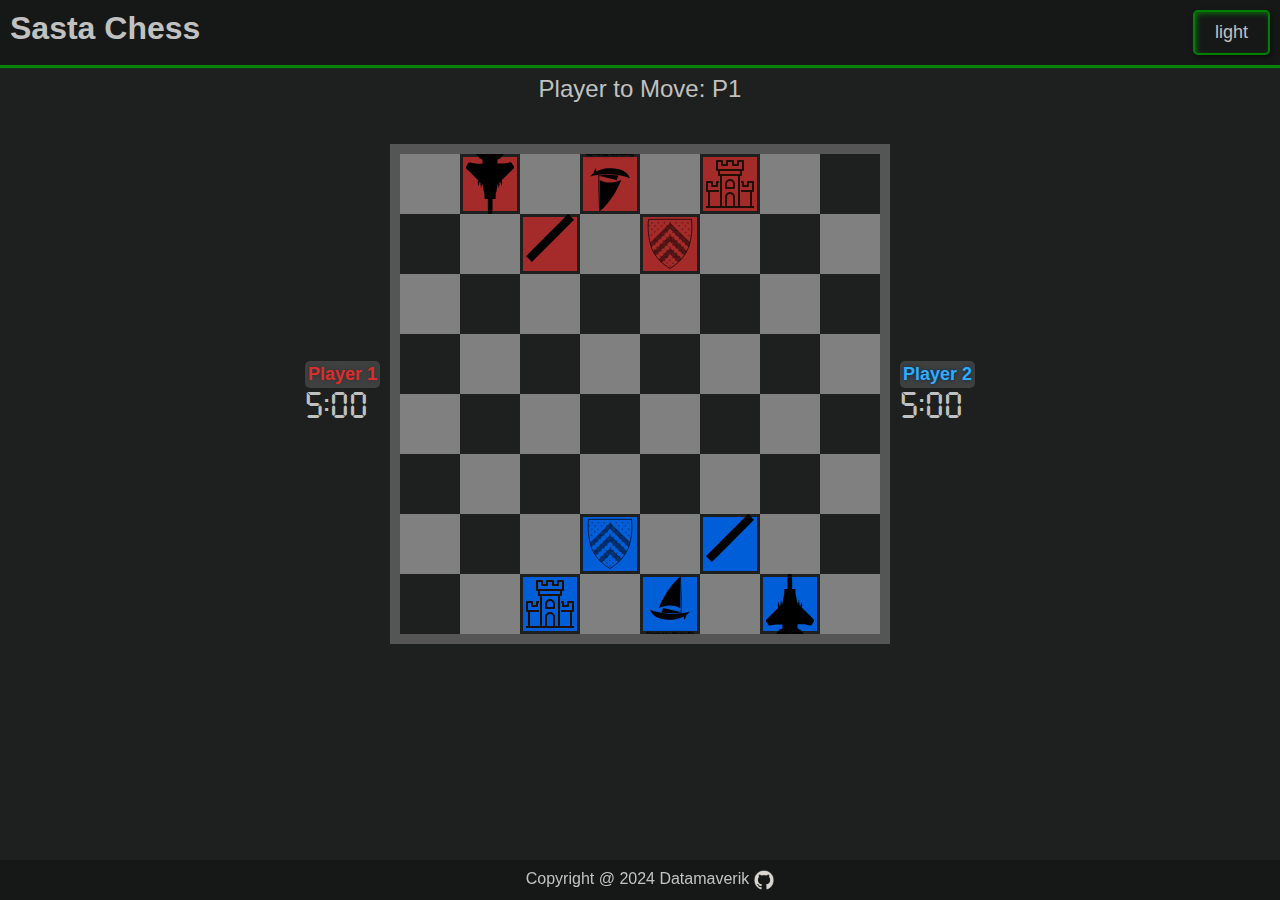
==== src/index.html @ 7635839b "Added timer and mobile responsiveness" ====
<!DOCTYPE html>
<html lang="en">
  <head>
    <meta charset="UTF-8" />
    <meta name="viewport" content="width=device-width, initial-scale=1.0" />
    <title>Task-1</title>
    <link rel="stylesheet" href="stylce.css" />
  </head>
  <body>
    <div class="navbar">
      <h1>Sasta Chess</h1>
      <button id="theme-button">light</button>
    </div>
    <div id="player-to-move"></div>
    <div id="btn-container"><button id="rotateBtn">Rotate</button></div>
    <div class="container">
      <div id="player1-timer-container">
        <div id="P1timer">Player 1</div>
        <div class="timer" id="timerP2">0:00</div>
      </div>
      <div class="game-board"></div>
      <div id="player2-timer-container">
        <div id="P2timer">Player 2</div>
        <div class="timer" id="timerP1">0:00</div>
      </div>
     
    </div>
    <div class="footer">
      Copyright @ 2024 Datamaverik
      <a
        id="git-link"
        href="https://github.com/Datamaverik"
        target="_blank"
      ></a>
    </div>
    <script type="module" src="testScript.js"></script>
  </body>
</html>
---- src/stylce.css ----
@font-face {
  font-family: TickingTimer;
  src: url(/src/assets/TickingTimebombBB.ttf);
}

:root.light {
  --base-bg: rgb(203, 201, 201);
  --base-color: rgb(29, 32, 31);

  --navbar-bg: hsl(0, 0%, 88%);
  --navbar-btn-border: 2px solid rgb(10, 131, 10);
  --navbar-btn-box-shadow: inset 2px 2px 5px rgba(10, 131, 10, 0.5),
    2px 2px 5px black;
  --navbar-hover-color: rgb(230, 255, 222);
  --navbar-hover-text-shadow: 1px 1px 0px rgb(5, 76, 5),
    0px 0px 6px rgb(10, 116, 10);

  --board-text-shadow: 0px 0px 3px rgb(255, 255, 255);
  --board-box-shadow: inset 4px 4px 4px rgb(31, 31, 31),
    inset -2px -2px 4px rgb(31, 31, 31);

  --footer-color: ;

  --to-do-container-box-shadow: 2px 2px 5px rgba(0, 0, 0, 0.534);
}

:root.dark {
  --base-bg: rgb(29, 32, 31);
  --base-color: rgb(193, 193, 193);

  --navbar-bg: hsl(150, 4%, 9%);
  --navbar-btn-border: 2px solid green;
  --navbar-btn-box-shadow: inset 2px 2px 5px rgba(10, 131, 10, 0.688),
    2px 2px 5px rgba(0, 0, 0, 0.459);
  --navbar-hover-color: hsl(0, 0%, 88%);
  --navbar-hover-text-shadow: 0px 0px 6px rgb(10, 131, 10);

  --board-text-shadow: 0px 0px 3px rgb(0, 0, 0);
  --board-box-shadow: inset 4px 4px 4px rgb(204, 204, 204),
    inset -2px -2px 4px rgb(204, 204, 204);

  --filter-invert: invert(100%);

  --footer-color: ;

  --to-do-container-box-shadow: 2px 2px 5px rgba(154, 154, 154, 0.503);
}

body {
  margin: 0px;
  color: var(--base-color);
  background-color: var(--base-bg);
  font-family: Verdana, Geneva, Tahoma, sans-serif;
}

.navbar,
.footer {
  display: flex;
  background-color: var(--navbar-bg);
  padding: 10px;
  margin-bottom: 0px;
  color: var(--base-color);
  box-shadow: 0px 3px 1px rgb(10, 131, 10);
  z-index: 1000;
}
.navbar {
  position: sticky;
  top: 0px;
  justify-content: space-between;
}
.navbar h1 {
  margin: 0px;
}
.navbar button,
#rotateBtn {
  background-color: transparent;
  color: var(--base-color);
  padding: 10px 20px;
  font-size: large;
  margin: 0px;
  border: var(--navbar-btn-border);
  border-radius: 5px;
  box-shadow: var(--navbar-btn-box-shadow);
}
.navbar button:hover,
#rotateBtn:hover {
  cursor: pointer;
  color: var(--navbar-hover-color);
  text-shadow: var(--navbar-hover-text-shadow);
  font-weight: bold;
}
#rotateBtn {
  padding: 3px 8px;
  visibility: hidden;
}

#player-to-move {
  margin-top: 10px;
  font-size: x-large;
  text-align: center;
}

.container {
  display: flex;
  flex-direction: row;
  align-items: center;
  justify-content: center;
  margin: 0px;
}
#btn-container {
  display: flex;
  justify-content: center;
}

.game-board {
  border: 10px solid rgb(85, 85, 85);
  margin: 10px;
  display: grid;
  grid-template-columns: repeat(8, 60px);
  grid-template-rows: repeat(8, 60px);
}
.square {
  padding: 3px;
  overflow: hidden;
  display: flex;
  justify-content: center;
  align-items: center;
}
.highlighted {
  box-shadow: var(--board-box-shadow);
}
.pieces {
  display: flex;
  justify-content: center;
  align-items: center;
  font-weight: bold;
  text-shadow: var(--board-text-shadow);
  width: 100%;
  height: 100%;
}
#cannon-P1 {
  transform: rotate(180deg);
}

.pieces > svg {
  pointer-events: none;
  padding: 3px;
}
.cannonball {
  border-radius: 20px;
  height: 20px;
  width: 20px;
}
.timer{
  width: 50px;
  text-align: center;
  font-size: 40px;
  font-family: TickingTimer;
}
#P1timer{
  color: rgb(220, 45, 45);
  border-radius: 5px;
  padding: 3px;
  font-size: large;
  font-weight: bold;
  text-shadow: 0px 0px 4px rgba(39, 26, 26, 0.503);
  background-color: rgba(179, 179, 179, 0.226);
}
#P2timer{
  color: rgb(47, 172, 255);
  border-radius: 5px;
  padding: 3px;
  font-size: large;
  font-weight: bold;
  text-shadow: 0px 0px 4px rgb(7, 35, 67);
  background-color: rgba(179, 179, 179, 0.226);
}

.footer {
  padding: 10px;
  display: flex;
  width: 100%;
  position: fixed;
  justify-content: center;
  bottom: 0px;
}
#git-link {
  background-image: url(./assets/github-mark.png);
  display: inline-block;
  background-size: cover;
  width: 20px;
  height: 20px;
  margin-left: 5px;
  filter: var(--filter-invert);
}

@media (max-width:600px){
  body{
    display: flex;
    flex-direction: column;
  }
  .container{
    display: flex;
    flex-direction: column;
  }
  .timer-container{
    width: 100%;
    display: flex;
    justify-content: space-around;
    align-items: center;
  }
  .game-board{
    margin: 0px;
  }
}
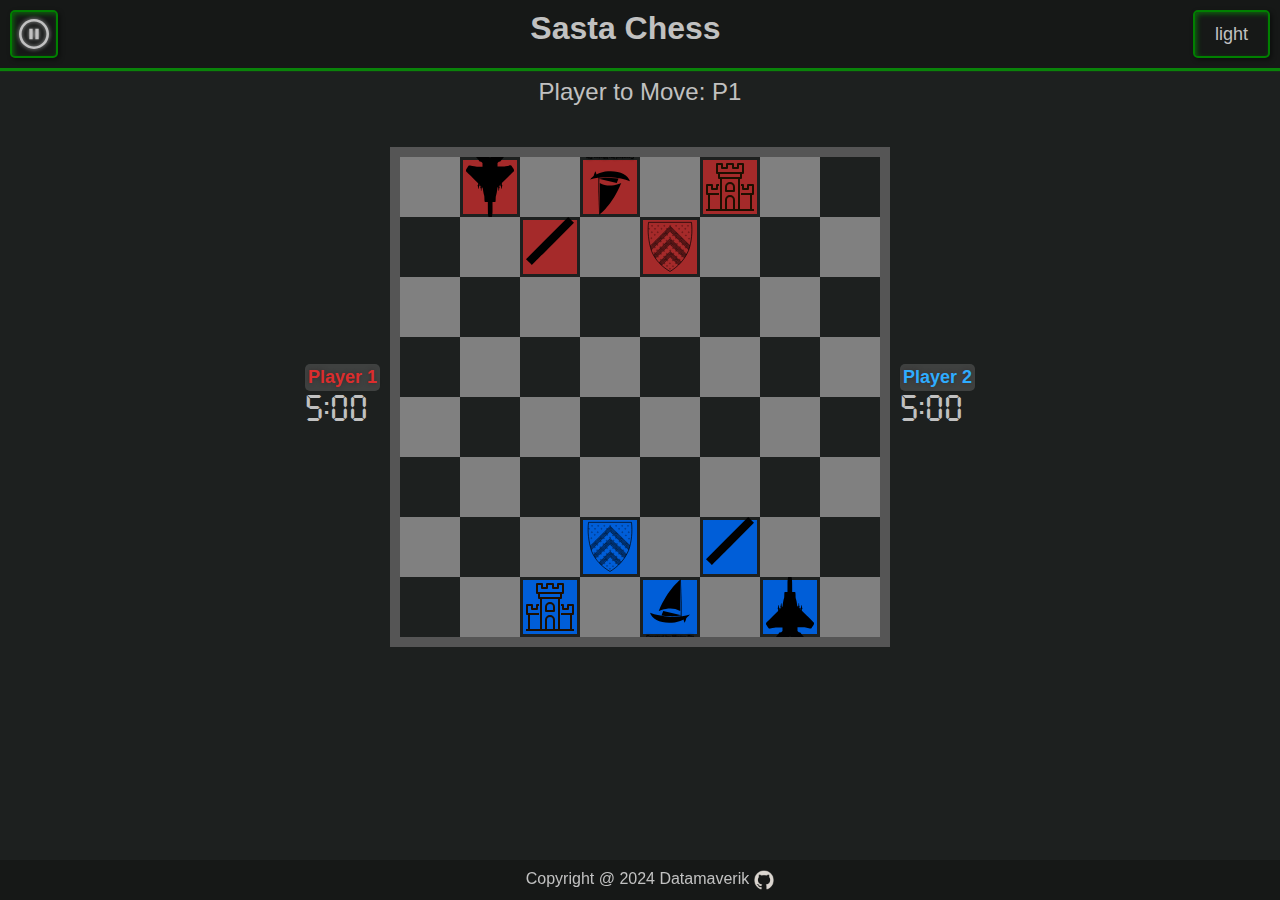
==== commit fb82f49a: "Added the pause, play and restart feature" ====
--- a/src/index.html
+++ b/src/index.html
@@ -8,12 +8,112 @@
   </head>
   <body>
     <div class="navbar">
+      <button id="pauseBtn">
+        <?xml version="1.0" encoding="utf-8"?><svg
+          version="1.1"
+          id="Layer_1"
+          xmlns="http://www.w3.org/2000/svg"
+          xmlns:xlink="http://www.w3.org/1999/xlink"
+          x="0px"
+          y="0px"
+          viewBox="0 0 122.88 122.88"
+          style="enable-background: new 0 0 122.88 122.88"
+          xml:space="preserve"
+        >
+          <g>
+            <path
+              d="M61.44,0c16.97,0,32.33,6.88,43.44,18c11.12,11.12,18,26.48,18,43.44c0,16.97-6.88,32.33-18,43.44 c-11.12,11.12-26.48,18-43.44,18c-16.97,0-32.33-6.88-43.44-18C6.88,93.77,0,78.41,0,61.44C0,44.47,6.88,29.11,18,18 C29.11,6.88,44.47,0,61.44,0L61.44,0z M42.3,39.47h13.59v43.95l-13.59,0V39.47L42.3,39.47L42.3,39.47z M66.99,39.47h13.59v43.95 l-13.59,0V39.47L66.99,39.47L66.99,39.47z M97.42,25.46c-9.21-9.21-21.93-14.9-35.98-14.9c-14.05,0-26.78,5.7-35.98,14.9 c-9.21,9.21-14.9,21.93-14.9,35.98s5.7,26.78,14.9,35.98c9.21,9.21,21.93,14.9,35.98,14.9c14.05,0,26.78-5.7,35.98-14.9 c9.21-9.21,14.9-21.93,14.9-35.98S106.63,34.66,97.42,25.46L97.42,25.46z"
+            />
+          </g>
+        </svg>
+      </button>
       <h1>Sasta Chess</h1>
       <button id="theme-button">light</button>
     </div>
     <div id="player-to-move"></div>
     <div id="btn-container"><button id="rotateBtn">Rotate</button></div>
     <div class="container">
+      <dialog id="pauseScreen">
+        <button id="resume">
+          <svg
+            xmlns="http://www.w3.org/2000/svg"
+            xmlns:xlink="http://www.w3.org/1999/xlink"
+            version="1.1"
+            x="0px"
+            y="0px"
+            viewBox="0 0 100 125"
+            style="enable-background: new 0 0 100 100"
+            xml:space="preserve"
+          >
+            <g>
+              <path
+                d="M48.3,93C24.1,93,4.4,73.3,4.4,49.1S24.1,5.2,48.3,5.2s43.9,19.7,43.9,43.9S72.5,93,48.3,93z M48.3,9   C26.2,9,8.2,27,8.2,49.1c0,22.1,18,40.1,40.1,40.1c22.1,0,40.1-18,40.1-40.1C88.5,27,70.5,9,48.3,9z"
+              />
+            </g>
+            <g>
+              <g>
+                <g>
+                  <path
+                    d="M40,66.3h-2.6c-1.7,0-3.1-1.4-3.1-3.1V34.9c0-1.7,1.4-3.1,3.1-3.1H40c1.7,0,3.1,1.4,3.1,3.1v28.3     C43.1,64.9,41.7,66.3,40,66.3z"
+                  />
+                </g>
+              </g>
+              <g>
+                <path
+                  d="M69.9,47.1L52.2,32.4c-0.8-0.7-1.9-0.8-2.8-0.4c-0.9,0.4-1.5,1.4-1.5,2.4v29.4c0,1,0.6,1.9,1.5,2.4    c0.4,0.2,0.7,0.2,1.1,0.2c0.6,0,1.2-0.2,1.7-0.6l17.7-14.7c0.6-0.5,0.9-1.2,0.9-2S70.5,47.6,69.9,47.1z"
+                />
+              </g>
+            </g></svg
+          >Resume
+        </button>
+        <button id="restart">
+          <svg
+            xmlns:inkscape="http://www.inkscape.org/namespaces/inkscape"
+            xmlns:sodipodi="http://sodipodi.sourceforge.net/DTD/sodipodi-0.dtd"
+            xmlns="http://www.w3.org/2000/svg"
+            xmlns:svg="http://www.w3.org/2000/svg"
+            viewBox="0 0 8.46667 10.583324375"
+            version="1.1"
+            x="0px"
+            y="0px"
+          >
+            <g transform="translate(-106.51243,-130.42345)">
+              <path
+                style="color: #000000"
+                d="m 28.580078,168.81445 c -1.75037,0 -3.175783,1.42346 -3.175781,3.17383 -2e-6,1.75037 1.425411,3.17578 3.175781,3.17578 1.75037,0 3.175783,-1.42541 3.175781,-3.17578 2e-6,-1.75037 -1.425411,-3.17383 -3.175781,-3.17383 z m 0,0.5293 c 1.464387,0 2.646486,1.18014 2.646484,2.64453 2e-6,1.46439 -1.182097,2.64649 -2.646484,2.64649 -1.464387,0 -2.646486,-1.1821 -2.646484,-2.64649 -2e-6,-1.46439 1.182097,-2.64453 2.646484,-2.64453 z"
+                transform="rotate(-30)"
+                fill="#000000"
+                stroke-linecap="round"
+                stroke-linejoin="round"
+              />
+              <g>
+                <path
+                  style="color: #000000"
+                  d="m 110.75354,132.81466 v 0.66985 l 0.49943,-0.33493 z"
+                  fill="#000000"
+                  stroke-width="0.529167"
+                  stroke-linecap="round"
+                  stroke-linejoin="round"
+                />
+                <path
+                  style="color: #000000"
+                  d="m 110.62891,132.58203 a 0.26460996,0.26460996 0 0 0 -0.14063,0.23242 v 0.66992 a 0.26460996,0.26460996 0 0 0 0.41211,0.22071 l 0.5,-0.33594 a 0.26460996,0.26460996 0 0 0 0,-0.43945 l -0.5,-0.33399 a 0.26460996,0.26460996 0 0 0 -0.27148,-0.0137 z"
+                  fill="#000000"
+                  stroke-linecap="round"
+                  stroke-linejoin="round"
+                />
+              </g>
+              <path
+                style="color: #000000"
+                d="m 110.75391,132.88477 c -0.47028,-0.002 -0.92137,0.18308 -1.25391,0.51562 -0.68624,0.68624 -0.68624,1.8079 0,2.49414 0.68624,0.68624 1.80595,0.68624 2.49219,0 0.62293,-0.62293 0.68359,-1.60283 0.17383,-2.29297 a 0.264584,0.264584 0 0 0 -0.3711,-0.0547 0.264584,0.264584 0 0 0 -0.0547,0.36915 c 0.35654,0.48269 0.31828,1.16414 -0.12109,1.60351 -0.48402,0.48402 -1.26012,0.48402 -1.74414,0 -0.48402,-0.48402 -0.48402,-1.26012 0,-1.74414 0.23284,-0.23284 0.54765,-0.36285 0.87695,-0.36133 a 0.264584,0.264584 0 0 0 0.26563,-0.26367 0.264584,0.264584 0 0 0 -0.26367,-0.26562 z"
+                fill="#000000"
+                stroke-linecap="round"
+                stroke-linejoin="round"
+              />
+            </g></svg
+          >Restart
+        </button>
+      </dialog>
       <div id="player1-timer-container">
         <div id="P1timer">Player 1</div>
         <div class="timer" id="timerP2">0:00</div>
@@ -23,7 +123,6 @@
         <div id="P2timer">Player 2</div>
         <div class="timer" id="timerP1">0:00</div>
       </div>
-     
     </div>
     <div class="footer">
       Copyright @ 2024 Datamaverik
--- a/src/stylce.css
+++ b/src/stylce.css
@@ -22,6 +22,12 @@
   --footer-color: ;
 
   --to-do-container-box-shadow: 2px 2px 5px rgba(0, 0, 0, 0.534);
+
+  --timer-bgc: rgba(51, 51, 51, 0.771);
+  --timer-text-shadow: 1px 1px 1px rgba(0, 0, 0, 0.503),
+    -1px -1px 1px rgba(137, 137, 137, 0.712);
+
+  --filter: drop-shadow(0px 0px 2px rgb(59, 149, 51));
 }
 
 :root.dark {
@@ -44,6 +50,11 @@
   --footer-color: ;
 
   --to-do-container-box-shadow: 2px 2px 5px rgba(154, 154, 154, 0.503);
+
+  --timer-bgc: rgba(179, 179, 179, 0.226);
+  --timer-text-shadow: 0px 0px 4px rgba(39, 26, 26, 0.503);
+
+  --filter: drop-shadow(0px 0px 2px rgba(255, 255, 255, 0.634));
 }
 
 body {
@@ -151,29 +162,63 @@
   height: 20px;
   width: 20px;
 }
-.timer{
+.timer {
   width: 50px;
   text-align: center;
   font-size: 40px;
   font-family: TickingTimer;
 }
-#P1timer{
+#P1timer {
   color: rgb(220, 45, 45);
   border-radius: 5px;
   padding: 3px;
   font-size: large;
   font-weight: bold;
-  text-shadow: 0px 0px 4px rgba(39, 26, 26, 0.503);
-  background-color: rgba(179, 179, 179, 0.226);
-}
-#P2timer{
+  text-shadow: var(--timer-text-shadow);
+  background-color: var(--timer-bgc);
+}
+#P2timer {
   color: rgb(47, 172, 255);
   border-radius: 5px;
   padding: 3px;
   font-size: large;
   font-weight: bold;
-  text-shadow: 0px 0px 4px rgb(7, 35, 67);
-  background-color: rgba(179, 179, 179, 0.226);
+  text-shadow: var(--timer-text-shadow);
+  background-color: var(--timer-bgc);
+}
+#pauseBtn {
+  display: flex;
+  justify-content: center;
+  align-items: center;
+  padding: 7px;
+}
+#pauseBtn > svg {
+  filter: var(--filter);
+  fill: var(--base-color);
+  height: 30px;
+  width: 30px;
+  margin: 0px;
+  padding: 0px;
+}
+
+#pauseScreen {
+  backdrop-filter: blur(10px);
+}
+#pauseScreen::backdrop {
+  background-color: #0000009d;
+  backdrop-filter: blur(3px);
+}
+#resume{
+  display: flex;
+  flex-direction: column;
+  align-items: center;
+  justify-content: center;
+  text-align: center;
+}
+#resume > svg{
+  margin: 0px;
+  padding: 0px;
+  width: 60px;
 }
 
 .footer {
@@ -194,22 +239,22 @@
   filter: var(--filter-invert);
 }
 
-@media (max-width:600px){
-  body{
+@media (max-width: 600px) {
+  body {
     display: flex;
     flex-direction: column;
   }
-  .container{
+  .container {
     display: flex;
     flex-direction: column;
   }
-  .timer-container{
+  .timer-container {
     width: 100%;
     display: flex;
     justify-content: space-around;
     align-items: center;
   }
-  .game-board{
+  .game-board {
     margin: 0px;
   }
-}+}
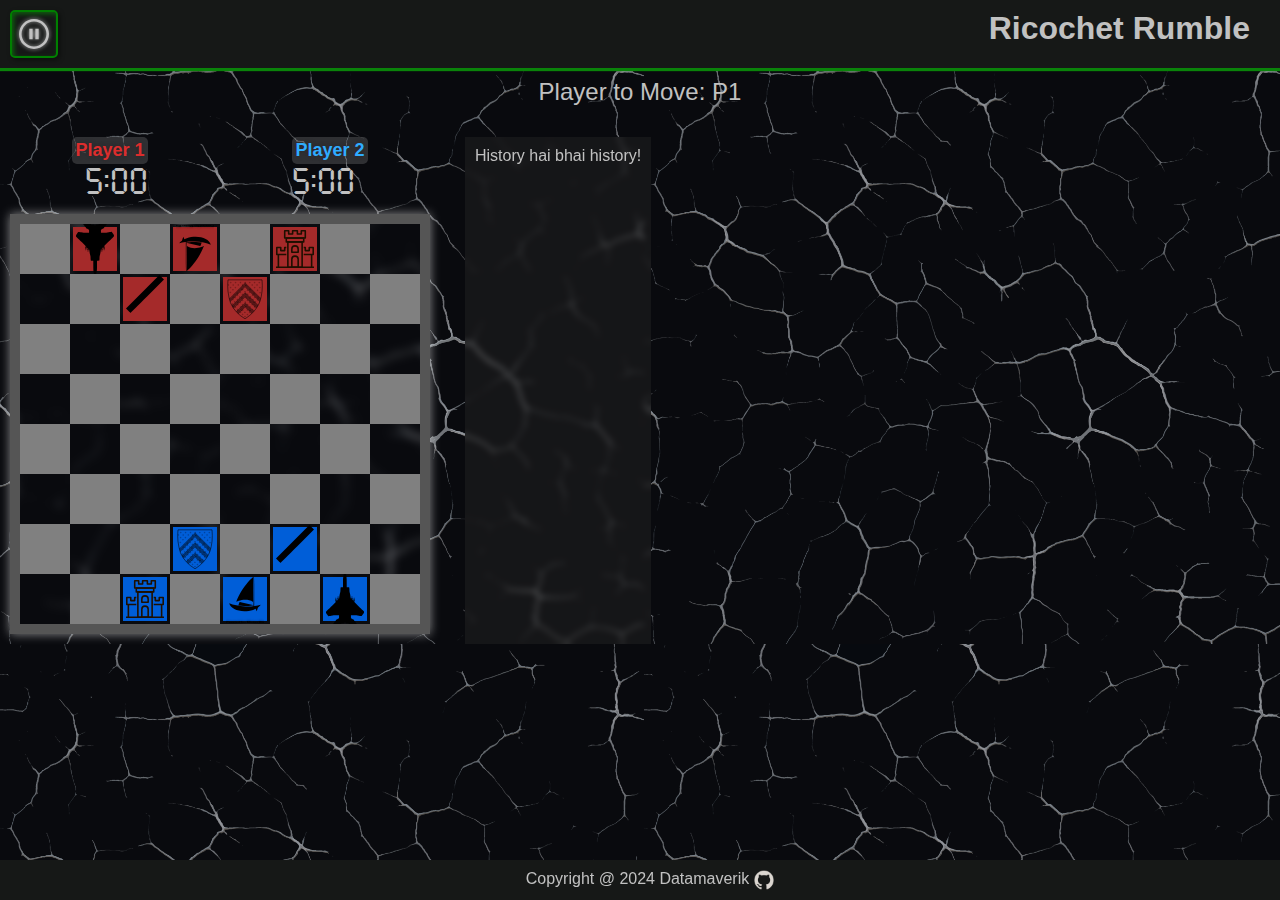
==== commit 0be716c4: "Improved UI" ====
--- a/src/index.html
+++ b/src/index.html
@@ -27,101 +27,107 @@
           </g>
         </svg>
       </button>
-      <h1>Sasta Chess</h1>
-      <button id="theme-button">light</button>
+      <h1>Ricochet Rumble</h1>
     </div>
     <div id="player-to-move"></div>
     <div id="btn-container"><button id="rotateBtn">Rotate</button></div>
-    <div class="container">
-      <dialog id="pauseScreen">
-        <button id="resume">
-          <svg
-            xmlns="http://www.w3.org/2000/svg"
-            xmlns:xlink="http://www.w3.org/1999/xlink"
-            version="1.1"
-            x="0px"
-            y="0px"
-            viewBox="0 0 100 125"
-            style="enable-background: new 0 0 100 100"
-            xml:space="preserve"
-          >
-            <g>
-              <path
-                d="M48.3,93C24.1,93,4.4,73.3,4.4,49.1S24.1,5.2,48.3,5.2s43.9,19.7,43.9,43.9S72.5,93,48.3,93z M48.3,9   C26.2,9,8.2,27,8.2,49.1c0,22.1,18,40.1,40.1,40.1c22.1,0,40.1-18,40.1-40.1C88.5,27,70.5,9,48.3,9z"
-              />
-            </g>
-            <g>
-              <g>
+
+    <div class="overallCont">
+      <div class="container">
+        <dialog id="pauseScreen">
+          <div id="dialog-container">
+            <button id="resume">
+              <svg
+                xmlns="http://www.w3.org/2000/svg"
+                xmlns:xlink="http://www.w3.org/1999/xlink"
+                version="1.1"
+                x="0px"
+                y="0px"
+                viewBox="0 0 100 125"
+                style="enable-background: new 0 0 100 100"
+                xml:space="preserve"
+              >
                 <g>
                   <path
-                    d="M40,66.3h-2.6c-1.7,0-3.1-1.4-3.1-3.1V34.9c0-1.7,1.4-3.1,3.1-3.1H40c1.7,0,3.1,1.4,3.1,3.1v28.3     C43.1,64.9,41.7,66.3,40,66.3z"
+                    d="M48.3,93C24.1,93,4.4,73.3,4.4,49.1S24.1,5.2,48.3,5.2s43.9,19.7,43.9,43.9S72.5,93,48.3,93z M48.3,9   C26.2,9,8.2,27,8.2,49.1c0,22.1,18,40.1,40.1,40.1c22.1,0,40.1-18,40.1-40.1C88.5,27,70.5,9,48.3,9z"
                   />
                 </g>
-              </g>
-              <g>
-                <path
-                  d="M69.9,47.1L52.2,32.4c-0.8-0.7-1.9-0.8-2.8-0.4c-0.9,0.4-1.5,1.4-1.5,2.4v29.4c0,1,0.6,1.9,1.5,2.4    c0.4,0.2,0.7,0.2,1.1,0.2c0.6,0,1.2-0.2,1.7-0.6l17.7-14.7c0.6-0.5,0.9-1.2,0.9-2S70.5,47.6,69.9,47.1z"
-                />
-              </g>
-            </g></svg
-          >Resume
-        </button>
-        <button id="restart">
-          <svg
-            xmlns:inkscape="http://www.inkscape.org/namespaces/inkscape"
-            xmlns:sodipodi="http://sodipodi.sourceforge.net/DTD/sodipodi-0.dtd"
-            xmlns="http://www.w3.org/2000/svg"
-            xmlns:svg="http://www.w3.org/2000/svg"
-            viewBox="0 0 8.46667 10.583324375"
-            version="1.1"
-            x="0px"
-            y="0px"
-          >
-            <g transform="translate(-106.51243,-130.42345)">
-              <path
-                style="color: #000000"
-                d="m 28.580078,168.81445 c -1.75037,0 -3.175783,1.42346 -3.175781,3.17383 -2e-6,1.75037 1.425411,3.17578 3.175781,3.17578 1.75037,0 3.175783,-1.42541 3.175781,-3.17578 2e-6,-1.75037 -1.425411,-3.17383 -3.175781,-3.17383 z m 0,0.5293 c 1.464387,0 2.646486,1.18014 2.646484,2.64453 2e-6,1.46439 -1.182097,2.64649 -2.646484,2.64649 -1.464387,0 -2.646486,-1.1821 -2.646484,-2.64649 -2e-6,-1.46439 1.182097,-2.64453 2.646484,-2.64453 z"
-                transform="rotate(-30)"
-                fill="#000000"
-                stroke-linecap="round"
-                stroke-linejoin="round"
-              />
-              <g>
-                <path
-                  style="color: #000000"
-                  d="m 110.75354,132.81466 v 0.66985 l 0.49943,-0.33493 z"
-                  fill="#000000"
-                  stroke-width="0.529167"
-                  stroke-linecap="round"
-                  stroke-linejoin="round"
-                />
-                <path
-                  style="color: #000000"
-                  d="m 110.62891,132.58203 a 0.26460996,0.26460996 0 0 0 -0.14063,0.23242 v 0.66992 a 0.26460996,0.26460996 0 0 0 0.41211,0.22071 l 0.5,-0.33594 a 0.26460996,0.26460996 0 0 0 0,-0.43945 l -0.5,-0.33399 a 0.26460996,0.26460996 0 0 0 -0.27148,-0.0137 z"
-                  fill="#000000"
-                  stroke-linecap="round"
-                  stroke-linejoin="round"
-                />
-              </g>
-              <path
-                style="color: #000000"
-                d="m 110.75391,132.88477 c -0.47028,-0.002 -0.92137,0.18308 -1.25391,0.51562 -0.68624,0.68624 -0.68624,1.8079 0,2.49414 0.68624,0.68624 1.80595,0.68624 2.49219,0 0.62293,-0.62293 0.68359,-1.60283 0.17383,-2.29297 a 0.264584,0.264584 0 0 0 -0.3711,-0.0547 0.264584,0.264584 0 0 0 -0.0547,0.36915 c 0.35654,0.48269 0.31828,1.16414 -0.12109,1.60351 -0.48402,0.48402 -1.26012,0.48402 -1.74414,0 -0.48402,-0.48402 -0.48402,-1.26012 0,-1.74414 0.23284,-0.23284 0.54765,-0.36285 0.87695,-0.36133 a 0.264584,0.264584 0 0 0 0.26563,-0.26367 0.264584,0.264584 0 0 0 -0.26367,-0.26562 z"
-                fill="#000000"
-                stroke-linecap="round"
-                stroke-linejoin="round"
-              />
-            </g></svg
-          >Restart
-        </button>
-      </dialog>
-      <div id="player1-timer-container">
-        <div id="P1timer">Player 1</div>
-        <div class="timer" id="timerP2">0:00</div>
-      </div>
-      <div class="game-board"></div>
-      <div id="player2-timer-container">
-        <div id="P2timer">Player 2</div>
-        <div class="timer" id="timerP1">0:00</div>
+                <g>
+                  <g>
+                    <g>
+                      <path
+                        d="M40,66.3h-2.6c-1.7,0-3.1-1.4-3.1-3.1V34.9c0-1.7,1.4-3.1,3.1-3.1H40c1.7,0,3.1,1.4,3.1,3.1v28.3     C43.1,64.9,41.7,66.3,40,66.3z"
+                      />
+                    </g>
+                  </g>
+                  <g>
+                    <path
+                      d="M69.9,47.1L52.2,32.4c-0.8-0.7-1.9-0.8-2.8-0.4c-0.9,0.4-1.5,1.4-1.5,2.4v29.4c0,1,0.6,1.9,1.5,2.4    c0.4,0.2,0.7,0.2,1.1,0.2c0.6,0,1.2-0.2,1.7-0.6l17.7-14.7c0.6-0.5,0.9-1.2,0.9-2S70.5,47.6,69.9,47.1z"
+                    />
+                  </g>
+                </g></svg>
+              Resume
+            </button>
+            <button id="restart">
+              <svg
+                xmlns:inkscape="http://www.inkscape.org/namespaces/inkscape"
+                xmlns:sodipodi="http://sodipodi.sourceforge.net/DTD/sodipodi-0.dtd"
+                xmlns="http://www.w3.org/2000/svg"
+                xmlns:svg="http://www.w3.org/2000/svg"
+                viewBox="0 0 8.46667 10.583324375"
+                version="1.1"
+                x="0px"
+                y="0px"
+              >
+                <g transform="translate(-106.51243,-130.42345)">
+                  <path
+      
+                    d="m 28.580078,168.81445 c -1.75037,0 -3.175783,1.42346 -3.175781,3.17383 -2e-6,1.75037 1.425411,3.17578 3.175781,3.17578 1.75037,0 3.175783,-1.42541 3.175781,-3.17578 2e-6,-1.75037 -1.425411,-3.17383 -3.175781,-3.17383 z m 0,0.5293 c 1.464387,0 2.646486,1.18014 2.646484,2.64453 2e-6,1.46439 -1.182097,2.64649 -2.646484,2.64649 -1.464387,0 -2.646486,-1.1821 -2.646484,-2.64649 -2e-6,-1.46439 1.182097,-2.64453 2.646484,-2.64453 z"
+                    transform="rotate(-30)"
+      
+                    stroke-linecap="round"
+                    stroke-linejoin="round"
+                  />
+                  <g>
+                    <path
+      
+                      d="m 110.75354,132.81466 v 0.66985 l 0.49943,-0.33493 z"
+      
+                      stroke-width="0.529167"
+                      stroke-linecap="round"
+                      stroke-linejoin="round"
+                    />
+                    <path
+      
+                      d="m 110.62891,132.58203 a 0.26460996,0.26460996 0 0 0 -0.14063,0.23242 v 0.66992 a 0.26460996,0.26460996 0 0 0 0.41211,0.22071 l 0.5,-0.33594 a 0.26460996,0.26460996 0 0 0 0,-0.43945 l -0.5,-0.33399 a 0.26460996,0.26460996 0 0 0 -0.27148,-0.0137 z"
+      
+                      stroke-linecap="round"
+                      stroke-linejoin="round"
+                    />
+                  </g>
+                  <path
+                    style="color: #000000"
+                    d="m 110.75391,132.88477 c -0.47028,-0.002 -0.92137,0.18308 -1.25391,0.51562 -0.68624,0.68624 -0.68624,1.8079 0,2.49414 0.68624,0.68624 1.80595,0.68624 2.49219,0 0.62293,-0.62293 0.68359,-1.60283 0.17383,-2.29297 a 0.264584,0.264584 0 0 0 -0.3711,-0.0547 0.264584,0.264584 0 0 0 -0.0547,0.36915 c 0.35654,0.48269 0.31828,1.16414 -0.12109,1.60351 -0.48402,0.48402 -1.26012,0.48402 -1.74414,0 -0.48402,-0.48402 -0.48402,-1.26012 0,-1.74414 0.23284,-0.23284 0.54765,-0.36285 0.87695,-0.36133 a 0.264584,0.264584 0 0 0 0.26563,-0.26367 0.264584,0.264584 0 0 0 -0.26367,-0.26562 z"
+      
+                    stroke-linecap="round"
+                    stroke-linejoin="round"
+                  />
+                </g></svg>
+              Restart
+            </button>
+          </div>
+        </dialog>
+        <div class="timer-container">
+          <div id="player1-timer-container">
+            <div id="P1timer">Player 1</div>
+            <div class="timer" id="timerP2">0:00</div>
+          </div>
+          <div id="player2-timer-container">
+            <div id="P2timer">Player 2</div>
+            <div class="timer" id="timerP1">0:00</div>
+          </div>
+        </div>
+        <div class="game-board"></div>
       </div>
     </div>
     <div class="footer">
--- a/src/stylce.css
+++ b/src/stylce.css
@@ -55,13 +55,23 @@
   --timer-text-shadow: 0px 0px 4px rgba(39, 26, 26, 0.503);
 
   --filter: drop-shadow(0px 0px 2px rgba(255, 255, 255, 0.634));
+
+  /* --pause-scr-hover-filter:drop-shadow(0px 0px 6px rgba(255, 255, 255, 0.856));
+  --pause-scr-color:rgba(255, 255, 255, 0.815);
+  --pause-scr-textShadow:0px 0px 3px rgba(255, 255, 255, 0.856);
+  --pause-scr-filter:drop-shadow(0px 0px 4px rgba(255, 255, 255, 0.856));
+  --pause-scr-fill:rgba(255, 255, 255, 0.791); */
 }
 
 body {
+  display: flex;
+  flex-direction: column;
   margin: 0px;
   color: var(--base-color);
   background-color: var(--base-bg);
   font-family: Verdana, Geneva, Tahoma, sans-serif;
+  background-image: url(/src/assets/dark_cracked_grunge_background_texture_3009.jpg);
+  background-size: contain;
 }
 
 .navbar,
@@ -81,6 +91,7 @@
 }
 .navbar h1 {
   margin: 0px;
+  margin-right: 20px;
 }
 .navbar button,
 #rotateBtn {
@@ -113,10 +124,20 @@
 
 .container {
   display: flex;
-  flex-direction: row;
-  align-items: center;
-  justify-content: center;
-  margin: 0px;
+  flex-direction: column;
+  align-items: center;
+  justify-content: center;
+  margin: 0px;
+}
+.overallCont{
+  display: flex;
+  gap: min(25px,2vw);
+}
+.historyPage{
+  padding: 10px;
+  border-radius: 5pxfcc;
+  backdrop-filter: blur(3px);
+  background-color: rgba(35, 35, 35, 0.497);
 }
 #btn-container {
   display: flex;
@@ -127,8 +148,10 @@
   border: 10px solid rgb(85, 85, 85);
   margin: 10px;
   display: grid;
-  grid-template-columns: repeat(8, 60px);
-  grid-template-rows: repeat(8, 60px);
+  grid-template-columns: repeat(8, 50px);
+  grid-template-rows: repeat(8, 50px);
+  backdrop-filter: blur(5px);
+  box-shadow: 0px 0px 10px rgba(255, 255, 255, 0.524);
 }
 .square {
   padding: 3px;
@@ -168,7 +191,15 @@
   font-size: 40px;
   font-family: TickingTimer;
 }
-#P1timer {
+.timer-container {
+  width: 100%;
+  display: flex;
+  justify-content: space-around;
+  align-items: center;
+}
+
+#P1timer,
+#P2timer {
   color: rgb(220, 45, 45);
   border-radius: 5px;
   padding: 3px;
@@ -179,12 +210,11 @@
 }
 #P2timer {
   color: rgb(47, 172, 255);
-  border-radius: 5px;
-  padding: 3px;
-  font-size: large;
-  font-weight: bold;
-  text-shadow: var(--timer-text-shadow);
-  background-color: var(--timer-bgc);
+}
+#player1-timer-container {
+  display: flex;
+  flex-direction: column;
+  align-items: center;
 }
 #pauseBtn {
   display: flex;
@@ -201,24 +231,66 @@
   padding: 0px;
 }
 
+#dialog-container {
+  display: flex;
+  align-items: center;
+  justify-content: space-around;
+  height: 45vh;
+  width: 45vw;
+}
+#dialog-container button:hover {
+  cursor: pointer;
+  transform: scale(1.15);
+  filter: drop-shadow(0px 0px 6px rgba(255, 255, 255, 0.856));
+}
 #pauseScreen {
-  backdrop-filter: blur(10px);
+  position: relative;
+  border-radius: 20px;
+  border: 5px solid rgba(71, 71, 71, 0.438);
+  background-color: rgba(0, 0, 0, 0.719);
+  overflow: hidden;
+}
+#pauseScreen::before {
+  content: "";
+  position: absolute;
+  top: 0;
+  left: 0;
+  width: 100%;
+  height: 100%;
+  background-image: url(/src/assets/war-zone.jpg);
+  background-position: center;
+  background-size: cover;
+  filter: blur(2px); /* Adjust the blur level as needed */
+  z-index: -1; /* Ensure the blurred image stays behind the content */
 }
 #pauseScreen::backdrop {
   background-color: #0000009d;
   backdrop-filter: blur(3px);
 }
-#resume{
+#resume,
+#restart {
+  transition: 0.2s ease-in-out;
+  border: none;
+  border-radius: 5px;
   display: flex;
   flex-direction: column;
   align-items: center;
   justify-content: center;
   text-align: center;
-}
-#resume > svg{
+  font-weight: bolder;
+  color: rgba(255, 255, 255, 0.815);
+  font-size: 1.05em;
+  text-shadow: 0px 0px 3px rgba(255, 255, 255, 0.856);
+  background-color: transparent;
+}
+#resume > svg,
+#restart > svg {
+  filter: drop-shadow(0px 0px 4px rgba(255, 255, 255, 0.856));
+  fill: rgba(255, 255, 255, 0.791);
+  pointer-events: none;
   margin: 0px;
   padding: 0px;
-  width: 60px;
+  width: min(8vw, 60px);
 }
 
 .footer {
@@ -244,8 +316,27 @@
     display: flex;
     flex-direction: column;
   }
+  .navbar,
+  .footer {
+    align-items: center;
+    padding: 5px;
+    margin-bottom: 0px;
+    z-index: 1000;
+  }
+  .navbar {
+    position: sticky;
+    top: 0px;
+    justify-content: space-between;
+  }
+  .navbar h1 {
+    font-size: 1.5em;
+    margin: 0px;
+    margin-right: 20px;
+  }
   .container {
     display: flex;
+    justify-content: center;
+    align-items: center;
     flex-direction: column;
   }
   .timer-container {
@@ -256,5 +347,39 @@
   }
   .game-board {
     margin: 0px;
-  }
-}
+    grid-template-columns: repeat(8, 40px);
+    grid-template-rows: repeat(8, 40px);
+  }
+  .cannonball {
+    border-radius: 15px;
+    height: 15px;
+    width: 15px;
+  }
+  .timer {
+    width: 40px;
+    text-align: center;
+    font-size: 35px;
+    font-family: TickingTimer;
+  }
+  #P1timer,
+  #P2timer {
+    color: rgb(220, 45, 45);
+    border-radius: 5px;
+    padding: 3px;
+    font-size: medium;
+    font-weight: bold;
+    text-shadow: var(--timer-text-shadow);
+    background-color: var(--timer-bgc);
+  }
+  #P2timer {
+    color: rgb(47, 172, 255);
+  }
+}
+
+@media (max-width: 350px) {
+  .game-board {
+    margin: 0px;
+    grid-template-columns: repeat(8, 35px);
+    grid-template-rows: repeat(8, 35px);
+  }
+}
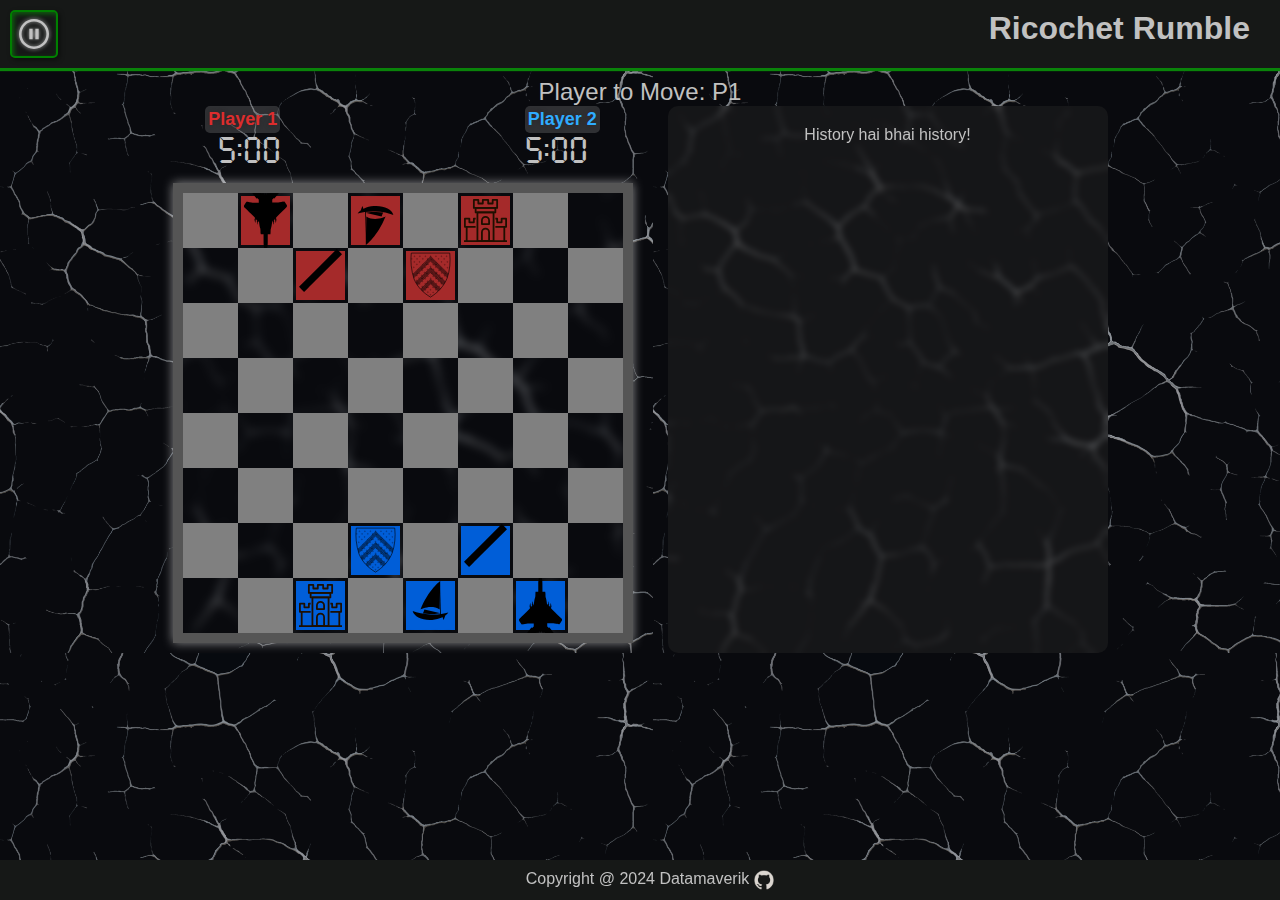
==== commit 6b20103f: "Added feature to store move history" ====
--- a/src/index.html
+++ b/src/index.html
@@ -30,7 +30,6 @@
       <h1>Ricochet Rumble</h1>
     </div>
     <div id="player-to-move"></div>
-    <div id="btn-container"><button id="rotateBtn">Rotate</button></div>
 
     <div class="overallCont">
       <div class="container">
@@ -65,7 +64,8 @@
                       d="M69.9,47.1L52.2,32.4c-0.8-0.7-1.9-0.8-2.8-0.4c-0.9,0.4-1.5,1.4-1.5,2.4v29.4c0,1,0.6,1.9,1.5,2.4    c0.4,0.2,0.7,0.2,1.1,0.2c0.6,0,1.2-0.2,1.7-0.6l17.7-14.7c0.6-0.5,0.9-1.2,0.9-2S70.5,47.6,69.9,47.1z"
                     />
                   </g>
-                </g></svg>
+                </g>
+              </svg>
               Resume
             </button>
             <button id="restart">
@@ -81,26 +81,20 @@
               >
                 <g transform="translate(-106.51243,-130.42345)">
                   <path
-      
                     d="m 28.580078,168.81445 c -1.75037,0 -3.175783,1.42346 -3.175781,3.17383 -2e-6,1.75037 1.425411,3.17578 3.175781,3.17578 1.75037,0 3.175783,-1.42541 3.175781,-3.17578 2e-6,-1.75037 -1.425411,-3.17383 -3.175781,-3.17383 z m 0,0.5293 c 1.464387,0 2.646486,1.18014 2.646484,2.64453 2e-6,1.46439 -1.182097,2.64649 -2.646484,2.64649 -1.464387,0 -2.646486,-1.1821 -2.646484,-2.64649 -2e-6,-1.46439 1.182097,-2.64453 2.646484,-2.64453 z"
                     transform="rotate(-30)"
-      
                     stroke-linecap="round"
                     stroke-linejoin="round"
                   />
                   <g>
                     <path
-      
                       d="m 110.75354,132.81466 v 0.66985 l 0.49943,-0.33493 z"
-      
                       stroke-width="0.529167"
                       stroke-linecap="round"
                       stroke-linejoin="round"
                     />
                     <path
-      
                       d="m 110.62891,132.58203 a 0.26460996,0.26460996 0 0 0 -0.14063,0.23242 v 0.66992 a 0.26460996,0.26460996 0 0 0 0.41211,0.22071 l 0.5,-0.33594 a 0.26460996,0.26460996 0 0 0 0,-0.43945 l -0.5,-0.33399 a 0.26460996,0.26460996 0 0 0 -0.27148,-0.0137 z"
-      
                       stroke-linecap="round"
                       stroke-linejoin="round"
                     />
@@ -108,11 +102,11 @@
                   <path
                     style="color: #000000"
                     d="m 110.75391,132.88477 c -0.47028,-0.002 -0.92137,0.18308 -1.25391,0.51562 -0.68624,0.68624 -0.68624,1.8079 0,2.49414 0.68624,0.68624 1.80595,0.68624 2.49219,0 0.62293,-0.62293 0.68359,-1.60283 0.17383,-2.29297 a 0.264584,0.264584 0 0 0 -0.3711,-0.0547 0.264584,0.264584 0 0 0 -0.0547,0.36915 c 0.35654,0.48269 0.31828,1.16414 -0.12109,1.60351 -0.48402,0.48402 -1.26012,0.48402 -1.74414,0 -0.48402,-0.48402 -0.48402,-1.26012 0,-1.74414 0.23284,-0.23284 0.54765,-0.36285 0.87695,-0.36133 a 0.264584,0.264584 0 0 0 0.26563,-0.26367 0.264584,0.264584 0 0 0 -0.26367,-0.26562 z"
-      
                     stroke-linecap="round"
                     stroke-linejoin="round"
                   />
-                </g></svg>
+                </g>
+              </svg>
               Restart
             </button>
           </div>
@@ -122,6 +116,7 @@
             <div id="P1timer">Player 1</div>
             <div class="timer" id="timerP2">0:00</div>
           </div>
+          <div id="btn-container"><button id="rotateBtn">Rotate</button></div>
           <div id="player2-timer-container">
             <div id="P2timer">Player 2</div>
             <div class="timer" id="timerP1">0:00</div>
--- a/src/stylce.css
+++ b/src/stylce.css
@@ -129,13 +129,17 @@
   justify-content: center;
   margin: 0px;
 }
-.overallCont{
-  display: flex;
-  gap: min(25px,2vw);
-}
-.historyPage{
-  padding: 10px;
-  border-radius: 5pxfcc;
+.overallCont {
+  display: flex;
+  gap: min(25px, 2vw);
+  justify-content: center;
+}
+.historyPage {
+  text-align: center;
+  width: 400px;
+  margin-right: 10px;
+  padding: 20px;
+  border-radius: 10px;
   backdrop-filter: blur(3px);
   background-color: rgba(35, 35, 35, 0.497);
 }
@@ -324,6 +328,7 @@
     z-index: 1000;
   }
   .navbar {
+    width: 100%;
     position: sticky;
     top: 0px;
     justify-content: space-between;
@@ -374,6 +379,10 @@
   #P2timer {
     color: rgb(47, 172, 255);
   }
+  .overallCont {
+    display: flex;
+    justify-content: center;
+  }
 }
 
 @media (max-width: 350px) {
@@ -382,4 +391,14 @@
     grid-template-columns: repeat(8, 35px);
     grid-template-rows: repeat(8, 35px);
   }
-}
+  .navbar {
+    width: 100%;
+  }
+}
+
+@media (min-width: 900px) {
+  .game-board {
+    grid-template-columns: repeat(8, 55px);
+    grid-template-rows: repeat(8, 55px);
+  }
+}
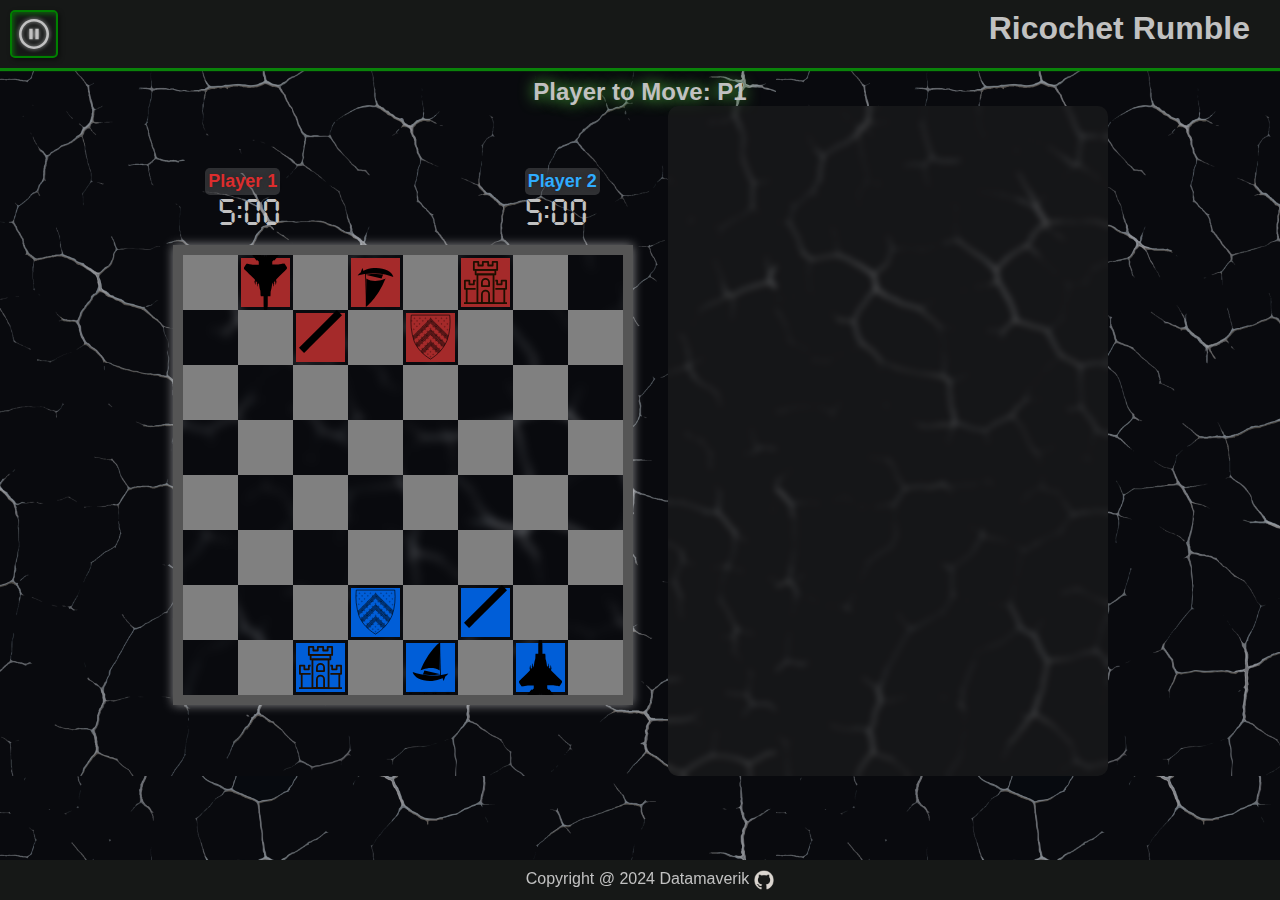
==== commit 948c22f7: "Made UI improvements and move history" ====
--- a/src/index.html
+++ b/src/index.html
@@ -34,6 +34,7 @@
     <div class="overallCont">
       <div class="container">
         <dialog id="pauseScreen">
+          <div id="game-msg">Titan is hit! Yesss P1 won!!</div>
           <div id="dialog-container">
             <button id="resume">
               <svg
--- a/src/stylce.css
+++ b/src/stylce.css
@@ -64,6 +64,7 @@
 }
 
 body {
+  overflow: hidden;
   display: flex;
   flex-direction: column;
   margin: 0px;
@@ -111,6 +112,10 @@
   text-shadow: var(--navbar-hover-text-shadow);
   font-weight: bold;
 }
+#player-to-move{
+  text-shadow: 0px 0px 15px rgba(106, 255, 83, 0.812);
+  font-weight: bold;
+}
 #rotateBtn {
   padding: 3px 8px;
   visibility: hidden;
@@ -135,6 +140,10 @@
   justify-content: center;
 }
 .historyPage {
+  height: 70vh;
+  overflow-y: scroll;
+  display: flex;
+  flex-direction: column-reverse;
   text-align: center;
   width: 400px;
   margin-right: 10px;
@@ -142,6 +151,27 @@
   border-radius: 10px;
   backdrop-filter: blur(3px);
   background-color: rgba(35, 35, 35, 0.497);
+  scrollbar-width: 50px;
+}
+.historyPage p{
+  text-shadow: 0px 0px 3px rgba(0, 0, 0, 0.507);
+  font-weight: bold;
+  background-color: rgba(41, 41, 41, 0.551);
+  border-radius: 5px;
+  margin: 8px;
+  padding:5px 3px;
+}
+* ::-webkit-scrollbar{
+  width: min(1.4vw, 8px);
+}
+*::-webkit-scrollbar-track{
+  background-color: rgba(79, 79, 79, 0.5);
+  border-radius: 0px 40px 40px 0px;
+}
+*::-webkit-scrollbar-thumb{
+  background-color: #7b7b7b81;
+  border-radius: 40px;
+  border: 2px solid rgba(35, 35, 35, 0.497);
 }
 #btn-container {
   display: flex;
@@ -248,11 +278,17 @@
   filter: drop-shadow(0px 0px 6px rgba(255, 255, 255, 0.856));
 }
 #pauseScreen {
+  text-align: center;
+  font-weight: bolder;
+  font-size: 2em;
+  color: rgba(255, 255, 255, 0.815);
+  text-shadow:0px 0px 3px rgba(255, 255, 255, 0.856) ;
   position: relative;
   border-radius: 20px;
   border: 5px solid rgba(71, 71, 71, 0.438);
   background-color: rgba(0, 0, 0, 0.719);
   overflow: hidden;
+  text-wrap: pretty;
 }
 #pauseScreen::before {
   content: "";
@@ -264,8 +300,12 @@
   background-image: url(/src/assets/war-zone.jpg);
   background-position: center;
   background-size: cover;
-  filter: blur(2px); /* Adjust the blur level as needed */
-  z-index: -1; /* Ensure the blurred image stays behind the content */
+  filter: blur(2px); 
+  z-index: -1;
+}
+#game-msg{
+  width: auto;
+
 }
 #pauseScreen::backdrop {
   background-color: #0000009d;
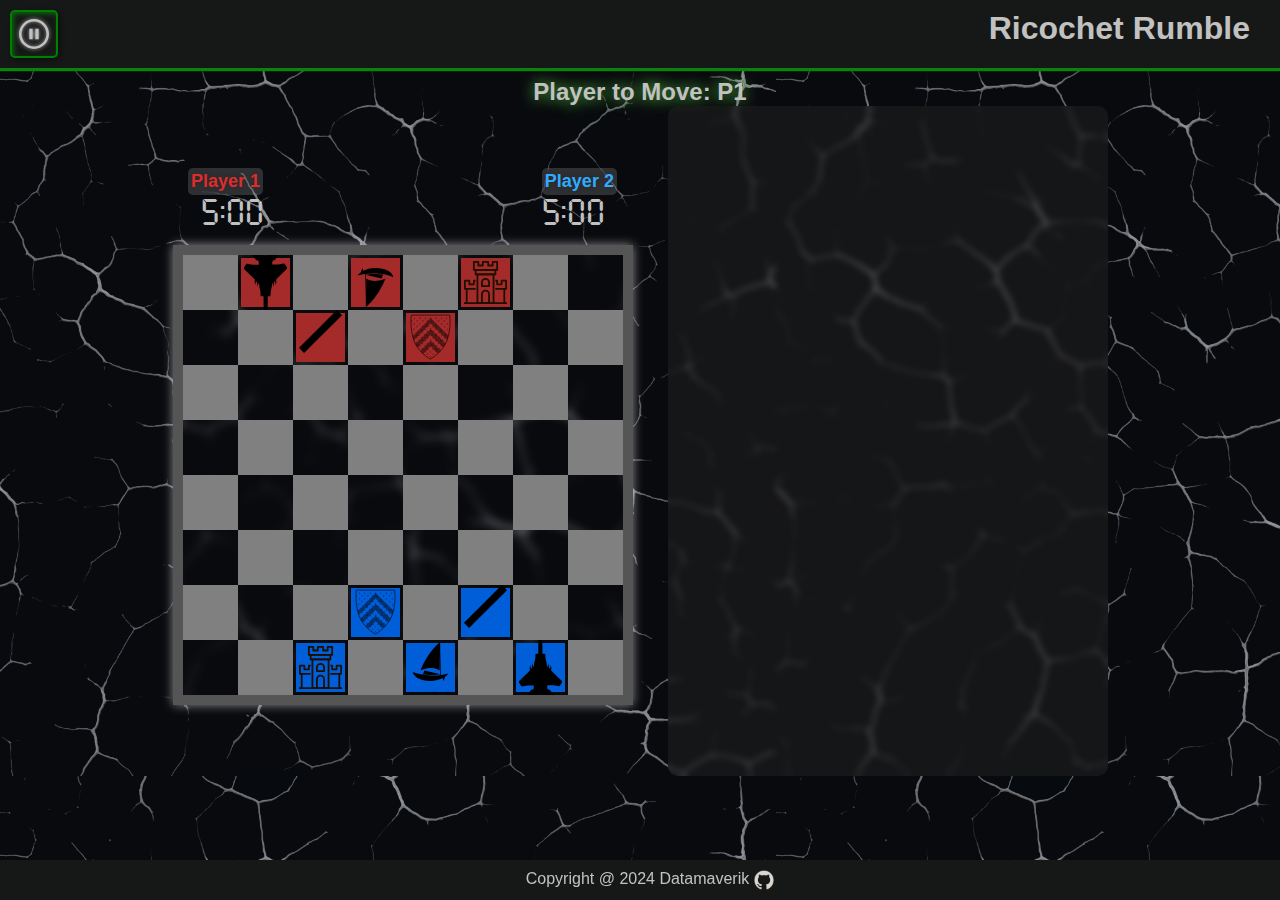
==== commit a11d2bcd: "added the feature to swap pieces and show move history" ====
--- a/src/index.html
+++ b/src/index.html
@@ -34,7 +34,7 @@
     <div class="overallCont">
       <div class="container">
         <dialog id="pauseScreen">
-          <div id="game-msg">Titan is hit! Yesss P1 won!!</div>
+          <div id="game-msg"></div>
           <div id="dialog-container">
             <button id="resume">
               <svg
@@ -111,13 +111,17 @@
               Restart
             </button>
           </div>
+          <button id="reset">reset memeory</button>
         </dialog>
         <div class="timer-container">
           <div id="player1-timer-container">
             <div id="P1timer">Player 1</div>
             <div class="timer" id="timerP2">0:00</div>
           </div>
-          <div id="btn-container"><button id="rotateBtn">Rotate</button></div>
+          <div id="btn-container">
+            <button id="rotateBtn">Rotate</button>
+            <button id="swapBtn">Swap</button>
+          </div>
           <div id="player2-timer-container">
             <div id="P2timer">Player 2</div>
             <div class="timer" id="timerP1">0:00</div>
--- a/src/stylce.css
+++ b/src/stylce.css
@@ -95,7 +95,7 @@
   margin-right: 20px;
 }
 .navbar button,
-#rotateBtn {
+#rotateBtn,#swapBtn {
   background-color: transparent;
   color: var(--base-color);
   padding: 10px 20px;
@@ -106,17 +106,18 @@
   box-shadow: var(--navbar-btn-box-shadow);
 }
 .navbar button:hover,
-#rotateBtn:hover {
+#rotateBtn:hover,#swapBtn:hover {
   cursor: pointer;
   color: var(--navbar-hover-color);
   text-shadow: var(--navbar-hover-text-shadow);
   font-weight: bold;
 }
+
 #player-to-move{
   text-shadow: 0px 0px 15px rgba(106, 255, 83, 0.812);
   font-weight: bold;
 }
-#rotateBtn {
+#rotateBtn,#swapBtn {
   padding: 3px 8px;
   visibility: hidden;
 }
@@ -175,6 +176,7 @@
 }
 #btn-container {
   display: flex;
+  gap: 3vw;
   justify-content: center;
 }
 
@@ -194,7 +196,7 @@
   justify-content: center;
   align-items: center;
 }
-.highlighted {
+.highlighted,.swapable {
   box-shadow: var(--board-box-shadow);
 }
 .pieces {
@@ -272,12 +274,16 @@
   height: 45vh;
   width: 45vw;
 }
-#dialog-container button:hover {
+#dialog-container button:hover,#reset:hover {
   cursor: pointer;
   transform: scale(1.15);
   filter: drop-shadow(0px 0px 6px rgba(255, 255, 255, 0.856));
 }
 #pauseScreen {
+  max-width: 70vw;
+  display: flex;
+  flex-direction: column;
+  align-items: center;
   text-align: center;
   font-weight: bolder;
   font-size: 2em;
@@ -288,7 +294,7 @@
   border: 5px solid rgba(71, 71, 71, 0.438);
   background-color: rgba(0, 0, 0, 0.719);
   overflow: hidden;
-  text-wrap: pretty;
+  text-wrap: wrap;
 }
 #pauseScreen::before {
   content: "";
@@ -312,7 +318,7 @@
   backdrop-filter: blur(3px);
 }
 #resume,
-#restart {
+#restart,#reset {
   transition: 0.2s ease-in-out;
   border: none;
   border-radius: 5px;
@@ -336,6 +342,13 @@
   padding: 0px;
   width: min(8vw, 60px);
 }
+#reset{
+  font-size: 0.65em;
+}
+/* #reset:hover{
+  cursor: pointer;
+  transform: scale(1.1);
+} */
 
 .footer {
   padding: 10px;
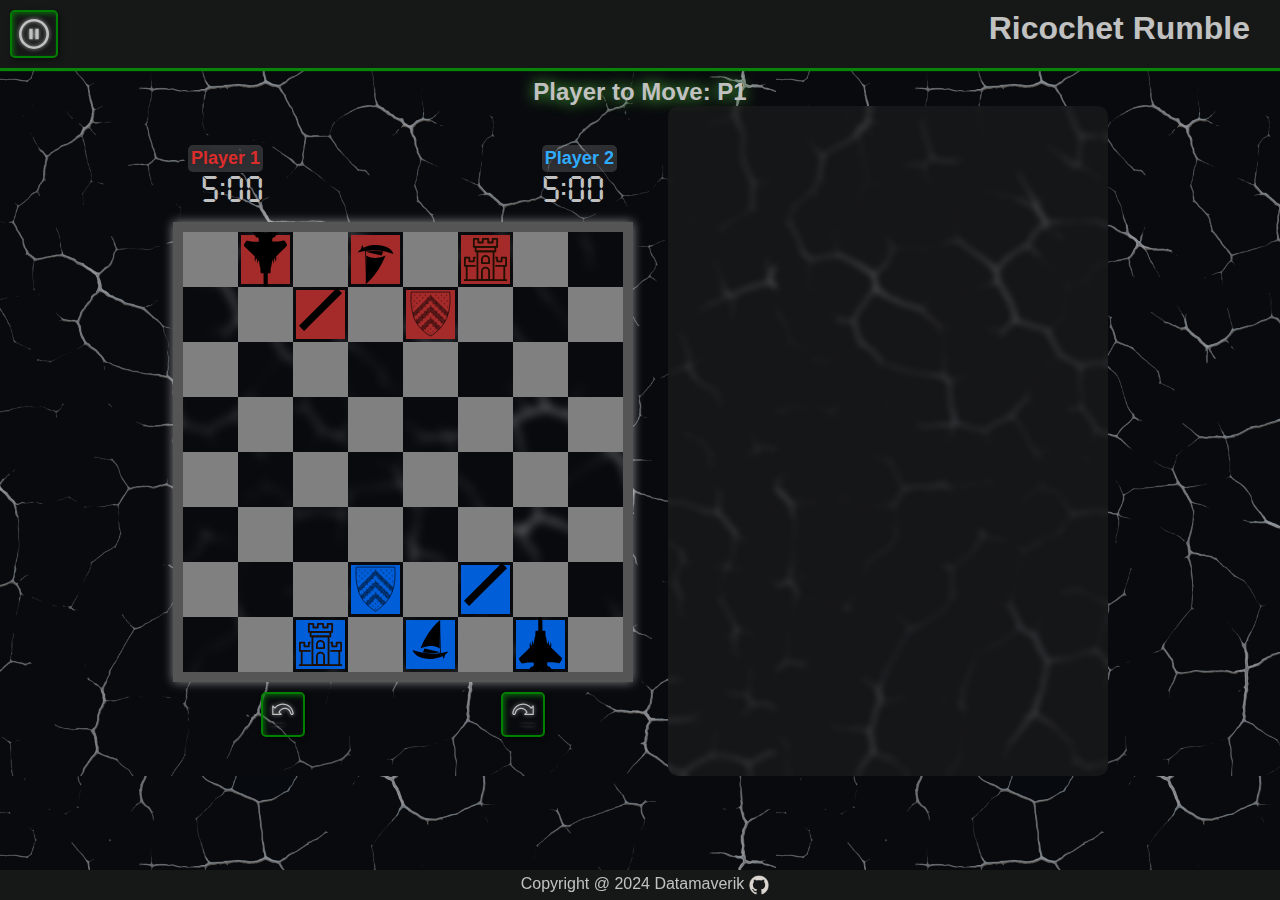
==== commit 0988a422: "Added feature of undo and redo" ====
--- a/src/index.html
+++ b/src/index.html
@@ -9,7 +9,7 @@
   <body>
     <div class="navbar">
       <button id="pauseBtn">
-        <?xml version="1.0" encoding="utf-8"?><svg
+        <svg
           version="1.1"
           id="Layer_1"
           xmlns="http://www.w3.org/2000/svg"
@@ -128,6 +128,10 @@
           </div>
         </div>
         <div class="game-board"></div>
+        <div id="moveBtn">
+          <button class="movBtn" id="undo"><svg xmlns="http://www.w3.org/2000/svg" xmlns:xlink="http://www.w3.org/1999/xlink" version="1.2" baseProfile="tiny" x="0px" y="0px" viewBox="0 0 100 125" xml:space="preserve"><path d="M7.5,75h35c1.011,0,1.923-0.609,2.31-1.543c0.387-0.934,0.173-2.009-0.542-2.724l-7.574-7.574   c4.245-9.403,14.36-14.808,24.649-12.962c9.407,1.688,16.78,9.149,18.349,18.565C80.294,72.376,83.415,75,87.113,75   c2.176,0,4.246-0.94,5.679-2.581c1.437-1.644,2.092-3.828,1.799-5.992c-2.301-16.997-13.812-31.025-30.04-36.612   c-17.323-5.965-36.44-0.841-48.47,12.731l-6.814-6.814c-0.715-0.715-1.792-0.93-2.724-0.542C5.609,35.577,5,36.489,5,37.5v35   C5,73.881,6.119,75,7.5,75z M10,43.536l4.482,4.482c0.506,0.506,1.206,0.775,1.92,0.728c0.715-0.043,1.376-0.392,1.817-0.956   c10.543-13.5,28.509-18.82,44.703-13.246c14.431,4.968,24.667,17.442,26.713,32.555c0.101,0.745-0.115,1.466-0.609,2.032   c-0.49,0.561-1.17,0.87-1.914,0.87c-1.244,0-2.291-0.867-2.49-2.061c-1.915-11.496-10.916-20.604-22.397-22.665   c-1.648-0.296-3.291-0.439-4.916-0.439c-11.387,0-21.824,7.045-25.904,18.045c-0.34,0.917-0.115,1.946,0.576,2.637L36.464,70H10   V43.536z"/><text x="0" y="115" fill="#000000" font-size="5px" font-weight="bold" font-family="'Helvetica Neue', Helvetica, Arial-Unicode, Arial, Sans-serif">Created by Arthur Shlain</text><text x="0" y="120" fill="#000000" font-size="5px" font-weight="bold" font-family="'Helvetica Neue', Helvetica, Arial-Unicode, Arial, Sans-serif">from the Noun Project</text></svg></button>
+          <button class="movBtn" id="redo"><svg xmlns="http://www.w3.org/2000/svg" xmlns:xlink="http://www.w3.org/1999/xlink" version="1.2" baseProfile="tiny" x="0px" y="0px" viewBox="0 0 100 125" xml:space="preserve"><path d="M7.5,75h35c1.011,0,1.923-0.609,2.31-1.543c0.387-0.934,0.173-2.009-0.542-2.724l-7.574-7.574   c4.245-9.403,14.36-14.808,24.649-12.962c9.407,1.688,16.78,9.149,18.349,18.565C80.294,72.376,83.415,75,87.113,75   c2.176,0,4.246-0.94,5.679-2.581c1.437-1.644,2.092-3.828,1.799-5.992c-2.301-16.997-13.812-31.025-30.04-36.612   c-17.323-5.965-36.44-0.841-48.47,12.731l-6.814-6.814c-0.715-0.715-1.792-0.93-2.724-0.542C5.609,35.577,5,36.489,5,37.5v35   C5,73.881,6.119,75,7.5,75z M10,43.536l4.482,4.482c0.506,0.506,1.206,0.775,1.92,0.728c0.715-0.043,1.376-0.392,1.817-0.956   c10.543-13.5,28.509-18.82,44.703-13.246c14.431,4.968,24.667,17.442,26.713,32.555c0.101,0.745-0.115,1.466-0.609,2.032   c-0.49,0.561-1.17,0.87-1.914,0.87c-1.244,0-2.291-0.867-2.49-2.061c-1.915-11.496-10.916-20.604-22.397-22.665   c-1.648-0.296-3.291-0.439-4.916-0.439c-11.387,0-21.824,7.045-25.904,18.045c-0.34,0.917-0.115,1.946,0.576,2.637L36.464,70H10   V43.536z"/><text x="0" y="115" fill="#000000" font-size="5px" font-weight="bold" font-family="'Helvetica Neue', Helvetica, Arial-Unicode, Arial, Sans-serif">Created by Arthur Shlain</text><text x="0" y="120" fill="#000000" font-size="5px" font-weight="bold" font-family="'Helvetica Neue', Helvetica, Arial-Unicode, Arial, Sans-serif">from the Noun Project</text></svg></button>
+        </div>
       </div>
     </div>
     <div class="footer">
--- a/src/stylce.css
+++ b/src/stylce.css
@@ -56,11 +56,6 @@
 
   --filter: drop-shadow(0px 0px 2px rgba(255, 255, 255, 0.634));
 
-  /* --pause-scr-hover-filter:drop-shadow(0px 0px 6px rgba(255, 255, 255, 0.856));
-  --pause-scr-color:rgba(255, 255, 255, 0.815);
-  --pause-scr-textShadow:0px 0px 3px rgba(255, 255, 255, 0.856);
-  --pause-scr-filter:drop-shadow(0px 0px 4px rgba(255, 255, 255, 0.856));
-  --pause-scr-fill:rgba(255, 255, 255, 0.791); */
 }
 
 body {
@@ -95,7 +90,7 @@
   margin-right: 20px;
 }
 .navbar button,
-#rotateBtn,#swapBtn {
+#rotateBtn,#swapBtn,#moveBtn button {
   background-color: transparent;
   color: var(--base-color);
   padding: 10px 20px;
@@ -111,6 +106,9 @@
   color: var(--navbar-hover-color);
   text-shadow: var(--navbar-hover-text-shadow);
   font-weight: bold;
+}
+#moveBtn button{
+  padding: 3px 5px;
 }
 
 #player-to-move{
@@ -189,6 +187,9 @@
   backdrop-filter: blur(5px);
   box-shadow: 0px 0px 10px rgba(255, 255, 255, 0.524);
 }
+.disabled{
+  pointer-events: none;
+}
 .square {
   padding: 3px;
   overflow: hidden;
@@ -212,14 +213,18 @@
   transform: rotate(180deg);
 }
 
-.pieces > svg {
+.pieces > svg,.cannonball>svg {
   pointer-events: none;
   padding: 3px;
 }
+
 .cannonball {
+  display: flex;
+  justify-content: center;
+  align-items: center;
   border-radius: 20px;
-  height: 20px;
-  width: 20px;
+  height: 30px;
+  width: 30px;
 }
 .timer {
   width: 50px;
@@ -258,7 +263,7 @@
   align-items: center;
   padding: 7px;
 }
-#pauseBtn > svg {
+#pauseBtn > svg,.movBtn>svg {
   filter: var(--filter);
   fill: var(--base-color);
   height: 30px;
@@ -266,6 +271,20 @@
   margin: 0px;
   padding: 0px;
 }
+#redo>svg{
+  transform: scaleX(-1);
+}
+.movBtn:hover{
+  cursor: pointer;
+}
+.cannonball>svg{
+  fill: rgb(255, 204, 0);
+  filter: drop-shadow(0px 0px 3px rgb(255, 225, 144));
+  height: 30px;
+  width: 30px;
+  margin: 0px;
+  padding: 0px;
+}
 
 #dialog-container {
   display: flex;
@@ -274,7 +293,7 @@
   height: 45vh;
   width: 45vw;
 }
-#dialog-container button:hover,#reset:hover {
+#dialog-container button:hover,#reset:hover{
   cursor: pointer;
   transform: scale(1.15);
   filter: drop-shadow(0px 0px 6px rgba(255, 255, 255, 0.856));
@@ -345,13 +364,14 @@
 #reset{
   font-size: 0.65em;
 }
-/* #reset:hover{
-  cursor: pointer;
-  transform: scale(1.1);
-} */
+#moveBtn{
+  width: 100%;
+  display: flex;
+  justify-content: space-around;
+}
 
 .footer {
-  padding: 10px;
+  padding: 5px;
   display: flex;
   width: 100%;
   position: fixed;
@@ -408,10 +428,9 @@
     grid-template-columns: repeat(8, 40px);
     grid-template-rows: repeat(8, 40px);
   }
-  .cannonball {
-    border-radius: 15px;
-    height: 15px;
-    width: 15px;
+  .cannonball>svg {
+    height: 20px;
+    width: 20px;
   }
   .timer {
     width: 40px;
@@ -447,6 +466,10 @@
   .navbar {
     width: 100%;
   }
+  .cannonball>svg{
+    height: 15px;
+    width: 15px;
+  }
 }
 
 @media (min-width: 900px) {
